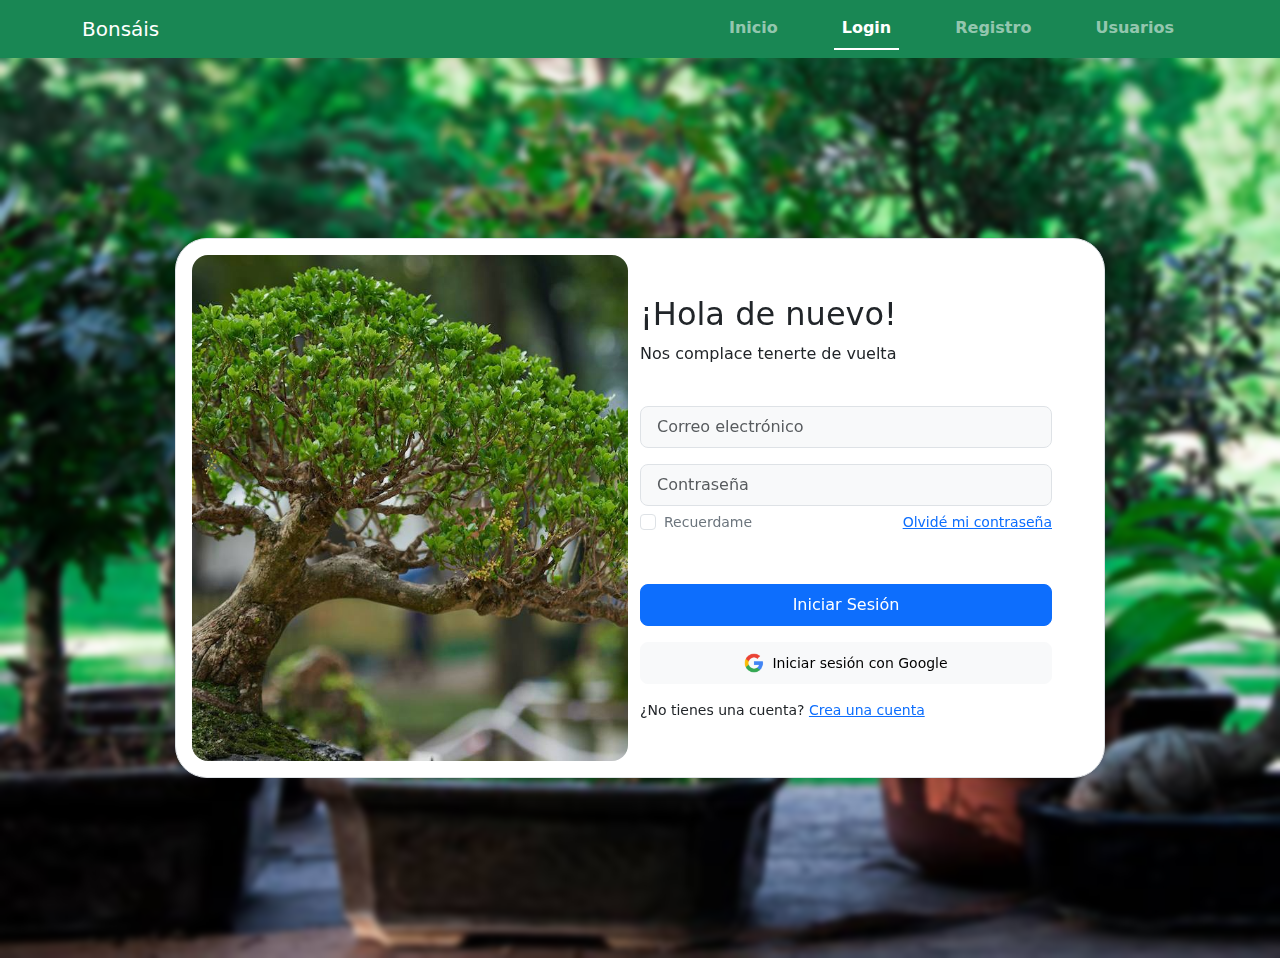
==== login.html @ aa9e0275 "Pagina de Login -> Listo" ====
<!DOCTYPE html>
<html lang="en">
<head>
    <meta charset="UTF-8">
    <meta name="viewport" content="width=device-width, initial-scale=1.0">
    <link rel="stylesheet" href="styles/login-style.css">
    <link href="https://cdn.jsdelivr.net/npm/bootstrap@5.3.3/dist/css/bootstrap.min.css" rel="stylesheet" integrity="sha384-QWTKZyjpPEjISv5WaRU9OFeRpok6YctnYmDr5pNlyT2bRjXh0JMhjY6hW+ALEwIH" crossorigin="anonymous">
    <title>Bonsais - Inicio se sesión</title>
</head>
<body>
    <header class="sticky-sm-top">
        <nav class="navbar navbar-expand-lg navbar-dark bg-success">
            <div class="container">
              <a class="navbar-brand" href="index.html">Bonsáis</a>
              <button class="navbar-toggler" type="button" data-bs-toggle="collapse" data-bs-target="#navbarSupportedContent" aria-controls="navbarSupportedContent" aria-expanded="false" aria-label="Toggle navigation">
                <span class="navbar-toggler-icon"></span>
              </button>
              <div class="collapse navbar-collapse" id="navbarSupportedContent">
                <ul class="navbar-nav ms-auto mb-2 mb-lg-0 nav-underline">
                  <li class="nav-item mx-3">
                    <a class="nav-link fw-bold" href="index.html">Inicio</a>
                  </li>
                  <li class="nav-item mx-3">
                    <a class="nav-link fw-bold active" href="login.html">Login</a>
                  </li>
                  <li class="nav-item mx-3">
                    <a class="nav-link fw-bold" href="sign-up.html">Registro</a>
                  </li>
                  <li class="nav-item mx-3">
                    <a class="nav-link fw-bold" href="users.html">Usuarios</a>
                  </li>
                </ul>
              </div>
            </div>
          </nav>
    </header>

    <main class="container d-flex justify-content-center align-items-center min-vh-100">
      
      <div class="row border rounded-5 p-3 bg-white shadow box-area">
      
        <div class="row">
          <div class="col-md-6 rounded-4 d-flex justify-content-center align-items-center flex-column bg-success left-box">
          </div>

          <div class="col-md-6 right-box">
            <form class="row align-items-center">

              <div class="header-text mb-4">
                <h2>¡Hola de nuevo!</h2>
                <p>Nos complace tenerte de vuelta</p>
              </div>

              <div class="input-group mb-3">
                <input type="email" class="form-control form-control-lg bg-light fs-6" placeholder="Correo electrónico" required>
              </div>

              <div class="input-group mb-1">
                <input type="password" class="form-control form-control-lg bg-light fs-6" placeholder="Contraseña" required>
              </div>

              <div class="input-group mb-5 d-flex justify-content-between">
                <div class="form-check">
                  <input type="checkbox" class="form-check-input" id="formCheck">
                  <label for="formCheck" class="form-check-label text-secondary"><small>Recuerdame</small></label>
                </div>
                <div class="forgot">
                  <small><a href="#">Olvidé mi contraseña</a></small>
                </div>
              </div>
              
              <div class="input-group mb-3">
                <button type="submit" class="btn btn-lg btn-primary w-100 fs-6">Iniciar Sesión</button>
              </div>

              <div class="input-group mb-3">
                <button class="btn btn-lg btn-light w-100 fs-6"><img src="assets/images/google-logo-login.png" class="me-2 google"><small>Iniciar sesión con Google</small></button>
              </div>

              <div class="row">
                <small>¿No tienes una cuenta? <a href="#">Crea una cuenta</a></small>
              </div>

            </form>
          </div>
        </div>
      </div>
    </main>
    <script src="https://cdn.jsdelivr.net/npm/bootstrap@5.3.3/dist/js/bootstrap.bundle.min.js" integrity="sha384-YvpcrYf0tY3lHB60NNkmXc5s9fDVZLESaAA55NDzOxhy9GkcIdslK1eN7N6jIeHz" crossorigin="anonymous"></script>
</body>
</html>
---- styles/login-style.css ----
body {
    background-color: #ececec;
    background-image: url("../assets/images/bonsai-wallpaper-login.jpg");
    background-size: cover;
    background-repeat: no-repeat;
    backdrop-filter: blur(3px);
}

.box-area {
    width: 930px;
}

.left-box {
    background-image: url("../assets/images/bonsai-login-img.jpg");
    background-position: center;
    background-size: cover;
    background-repeat: no-repeat;
}

.right-box {
    padding: 40px 30px 40px 40px;
}

::placeholder {
    font-size: 16px;
}

.google {
    width: 20px;
}

@media only screen and (max-width: 768px) {
    .box-area {
        margin: 0 10px;
    }
    
    .left-box {
        height: 100px;
        overflow: hidden;
    }

    .right-box {
        padding: 20px;
    }
}

@media only screen and (max-width: 576px) {
    .box-area {
        padding-left: 100px;
        padding-right: 100px;
    }
}
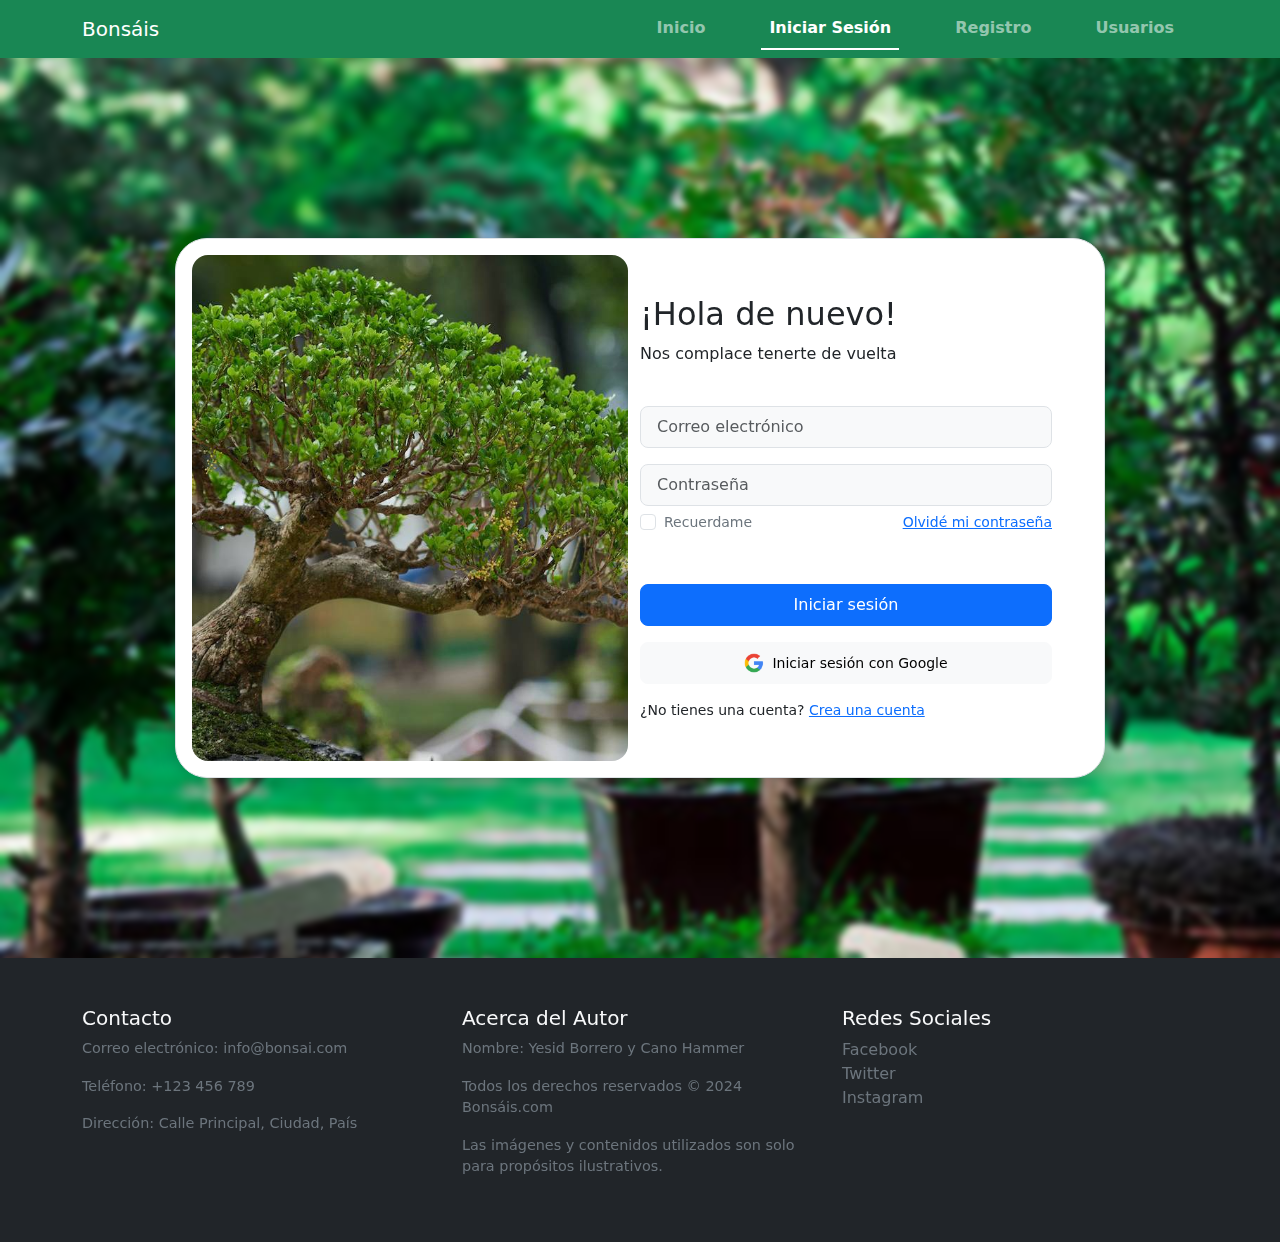
==== commit 93038575: "Pagina de Registro -> Listo || Algunos pequeños cambios" ====
--- a/login.html
+++ b/login.html
@@ -5,7 +5,7 @@
     <meta name="viewport" content="width=device-width, initial-scale=1.0">
     <link rel="stylesheet" href="styles/login-style.css">
     <link href="https://cdn.jsdelivr.net/npm/bootstrap@5.3.3/dist/css/bootstrap.min.css" rel="stylesheet" integrity="sha384-QWTKZyjpPEjISv5WaRU9OFeRpok6YctnYmDr5pNlyT2bRjXh0JMhjY6hW+ALEwIH" crossorigin="anonymous">
-    <title>Bonsais - Inicio se sesión</title>
+    <title>Bonsáis - Inicio se sesión</title>
 </head>
 <body>
     <header class="sticky-sm-top">
@@ -21,7 +21,7 @@
                     <a class="nav-link fw-bold" href="index.html">Inicio</a>
                   </li>
                   <li class="nav-item mx-3">
-                    <a class="nav-link fw-bold active" href="login.html">Login</a>
+                    <a class="nav-link fw-bold active" href="login.html">Iniciar Sesión</a>
                   </li>
                   <li class="nav-item mx-3">
                     <a class="nav-link fw-bold" href="sign-up.html">Registro</a>
@@ -70,7 +70,7 @@
               </div>
               
               <div class="input-group mb-3">
-                <button type="submit" class="btn btn-lg btn-primary w-100 fs-6">Iniciar Sesión</button>
+                <button type="submit" class="btn btn-lg btn-primary w-100 fs-6">Iniciar sesión</button>
               </div>
 
               <div class="input-group mb-3">
@@ -86,6 +86,33 @@
         </div>
       </div>
     </main>
+
+    <footer class="bg-dark text-light">
+      <div class="container">
+        <div class="row py-5">
+          <div class="col-md-4">
+            <h5>Contacto</h5>
+            <p class="text-secondary">Correo electrónico: info@bonsai.com</p>
+            <p class="text-secondary">Teléfono: +123 456 789</p>
+            <p class="text-secondary">Dirección: Calle Principal, Ciudad, País</p>
+          </div>
+          <div class="col-md-4">
+            <h5>Acerca del Autor</h5>
+            <p class="text-secondary">Nombre: Yesid Borrero y Cano Hammer</p>
+            <p class="text-secondary">Todos los derechos reservados © 2024 Bonsáis.com</p>
+            <p class="text-secondary">Las imágenes y contenidos utilizados son solo para propósitos ilustrativos.</p>
+          </div>
+          <div class="col-md-4">
+            <h5>Redes Sociales</h5>
+            <ul class="list-unstyled">
+              <li><a href="#" class="text-decoration-none text-secondary">Facebook</a></li>
+              <li><a href="#" class="text-decoration-none text-secondary">Twitter</a></li>
+              <li><a href="#" class="text-decoration-none text-secondary">Instagram</a></li>
+            </ul>
+          </div>
+        </div>
+      </div>
+    </footer>
     <script src="https://cdn.jsdelivr.net/npm/bootstrap@5.3.3/dist/js/bootstrap.bundle.min.js" integrity="sha384-YvpcrYf0tY3lHB60NNkmXc5s9fDVZLESaAA55NDzOxhy9GkcIdslK1eN7N6jIeHz" crossorigin="anonymous"></script>
 </body>
 </html>--- a/styles/login-style.css
+++ b/styles/login-style.css
@@ -29,6 +29,10 @@
     width: 20px;
 }
 
+footer p {
+    font-size: .9em;
+}
+
 @media only screen and (max-width: 768px) {
     .box-area {
         margin: 0 10px;
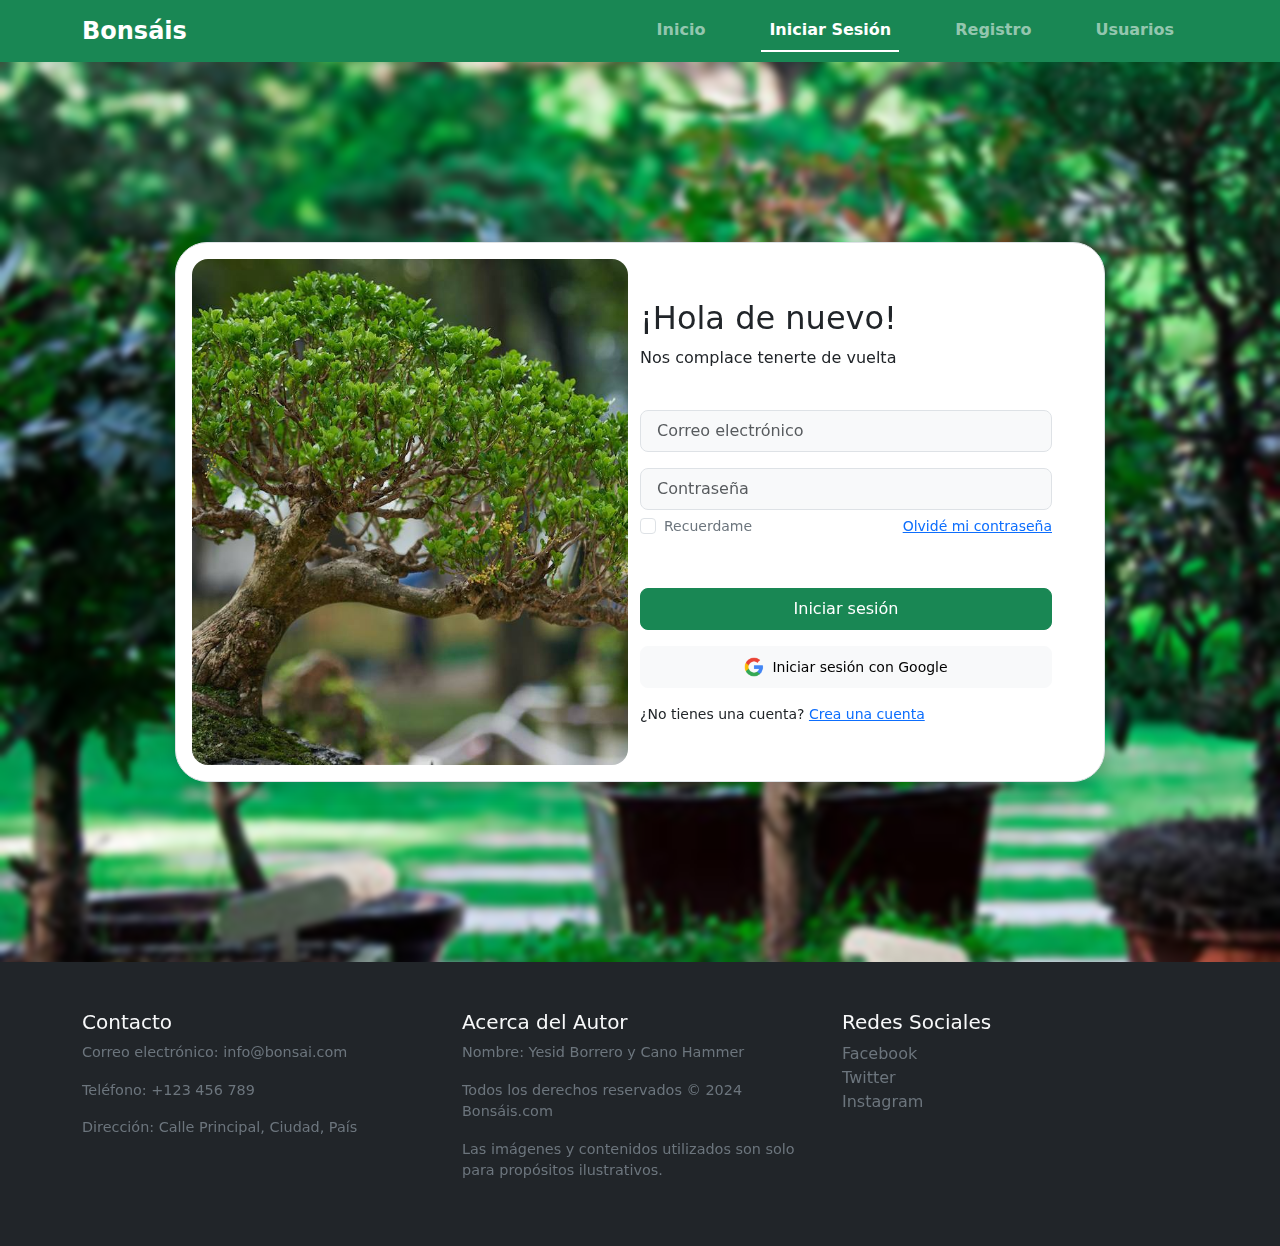
==== commit 7ff4ff8f: "Pagina web terminada - sujeta a cambios" ====
--- a/login.html
+++ b/login.html
@@ -1,38 +1,38 @@
 <!DOCTYPE html>
 <html lang="en">
 <head>
-    <meta charset="UTF-8">
-    <meta name="viewport" content="width=device-width, initial-scale=1.0">
-    <link rel="stylesheet" href="styles/login-style.css">
-    <link href="https://cdn.jsdelivr.net/npm/bootstrap@5.3.3/dist/css/bootstrap.min.css" rel="stylesheet" integrity="sha384-QWTKZyjpPEjISv5WaRU9OFeRpok6YctnYmDr5pNlyT2bRjXh0JMhjY6hW+ALEwIH" crossorigin="anonymous">
-    <title>Bonsáis - Inicio se sesión</title>
+  <meta charset="UTF-8">
+  <meta name="viewport" content="width=device-width, initial-scale=1.0">
+  <link rel="stylesheet" href="styles/login-style.css">
+  <link href="https://cdn.jsdelivr.net/npm/bootstrap@5.3.3/dist/css/bootstrap.min.css" rel="stylesheet" integrity="sha384-QWTKZyjpPEjISv5WaRU9OFeRpok6YctnYmDr5pNlyT2bRjXh0JMhjY6hW+ALEwIH" crossorigin="anonymous">
+  <title>Bonsáis - Inicio se sesión</title>
 </head>
 <body>
     <header class="sticky-sm-top">
-        <nav class="navbar navbar-expand-lg navbar-dark bg-success">
-            <div class="container">
-              <a class="navbar-brand" href="index.html">Bonsáis</a>
-              <button class="navbar-toggler" type="button" data-bs-toggle="collapse" data-bs-target="#navbarSupportedContent" aria-controls="navbarSupportedContent" aria-expanded="false" aria-label="Toggle navigation">
-                <span class="navbar-toggler-icon"></span>
-              </button>
-              <div class="collapse navbar-collapse" id="navbarSupportedContent">
-                <ul class="navbar-nav ms-auto mb-2 mb-lg-0 nav-underline">
-                  <li class="nav-item mx-3">
-                    <a class="nav-link fw-bold" href="index.html">Inicio</a>
-                  </li>
-                  <li class="nav-item mx-3">
-                    <a class="nav-link fw-bold active" href="login.html">Iniciar Sesión</a>
-                  </li>
-                  <li class="nav-item mx-3">
-                    <a class="nav-link fw-bold" href="sign-up.html">Registro</a>
-                  </li>
-                  <li class="nav-item mx-3">
-                    <a class="nav-link fw-bold" href="users.html">Usuarios</a>
-                  </li>
-                </ul>
-              </div>
+      <nav class="navbar navbar-expand-lg navbar-dark bg-success">
+          <div class="container">
+            <a class="navbar-brand fw-bold fs-4" href="index.html">Bonsáis</a>
+            <button class="navbar-toggler" type="button" data-bs-toggle="collapse" data-bs-target="#navbarSupportedContent" aria-controls="navbarSupportedContent" aria-expanded="false" aria-label="Toggle navigation">
+              <span class="navbar-toggler-icon"></span>
+            </button>
+            <div class="collapse navbar-collapse" id="navbarSupportedContent">
+              <ul class="navbar-nav ms-auto mb-2 mb-lg-0 nav-underline">
+                <li class="nav-item mx-3">
+                  <a class="nav-link fw-bold" href="index.html">Inicio</a>
+                </li>
+                <li class="nav-item mx-3">
+                  <a class="nav-link fw-bold active" href="login.html">Iniciar Sesión</a>
+                </li>
+                <li class="nav-item mx-3">
+                  <a class="nav-link fw-bold" href="sign-up.html">Registro</a>
+                </li>
+                <li class="nav-item mx-3">
+                  <a class="nav-link fw-bold" href="users.html">Usuarios</a>
+                </li>
+              </ul>
             </div>
-          </nav>
+          </div>
+        </nav>
     </header>
 
     <main class="container d-flex justify-content-center align-items-center min-vh-100">
@@ -70,7 +70,7 @@
               </div>
               
               <div class="input-group mb-3">
-                <button type="submit" class="btn btn-lg btn-primary w-100 fs-6">Iniciar sesión</button>
+                <button type="submit" class="btn btn-lg btn-success w-100 fs-6">Iniciar sesión</button>
               </div>
 
               <div class="input-group mb-3">
@@ -89,7 +89,7 @@
 
     <footer class="bg-dark text-light">
       <div class="container">
-        <div class="row py-5">
+        <div class="row py-5 text-center text-md-start">
           <div class="col-md-4">
             <h5>Contacto</h5>
             <p class="text-secondary">Correo electrónico: info@bonsai.com</p>
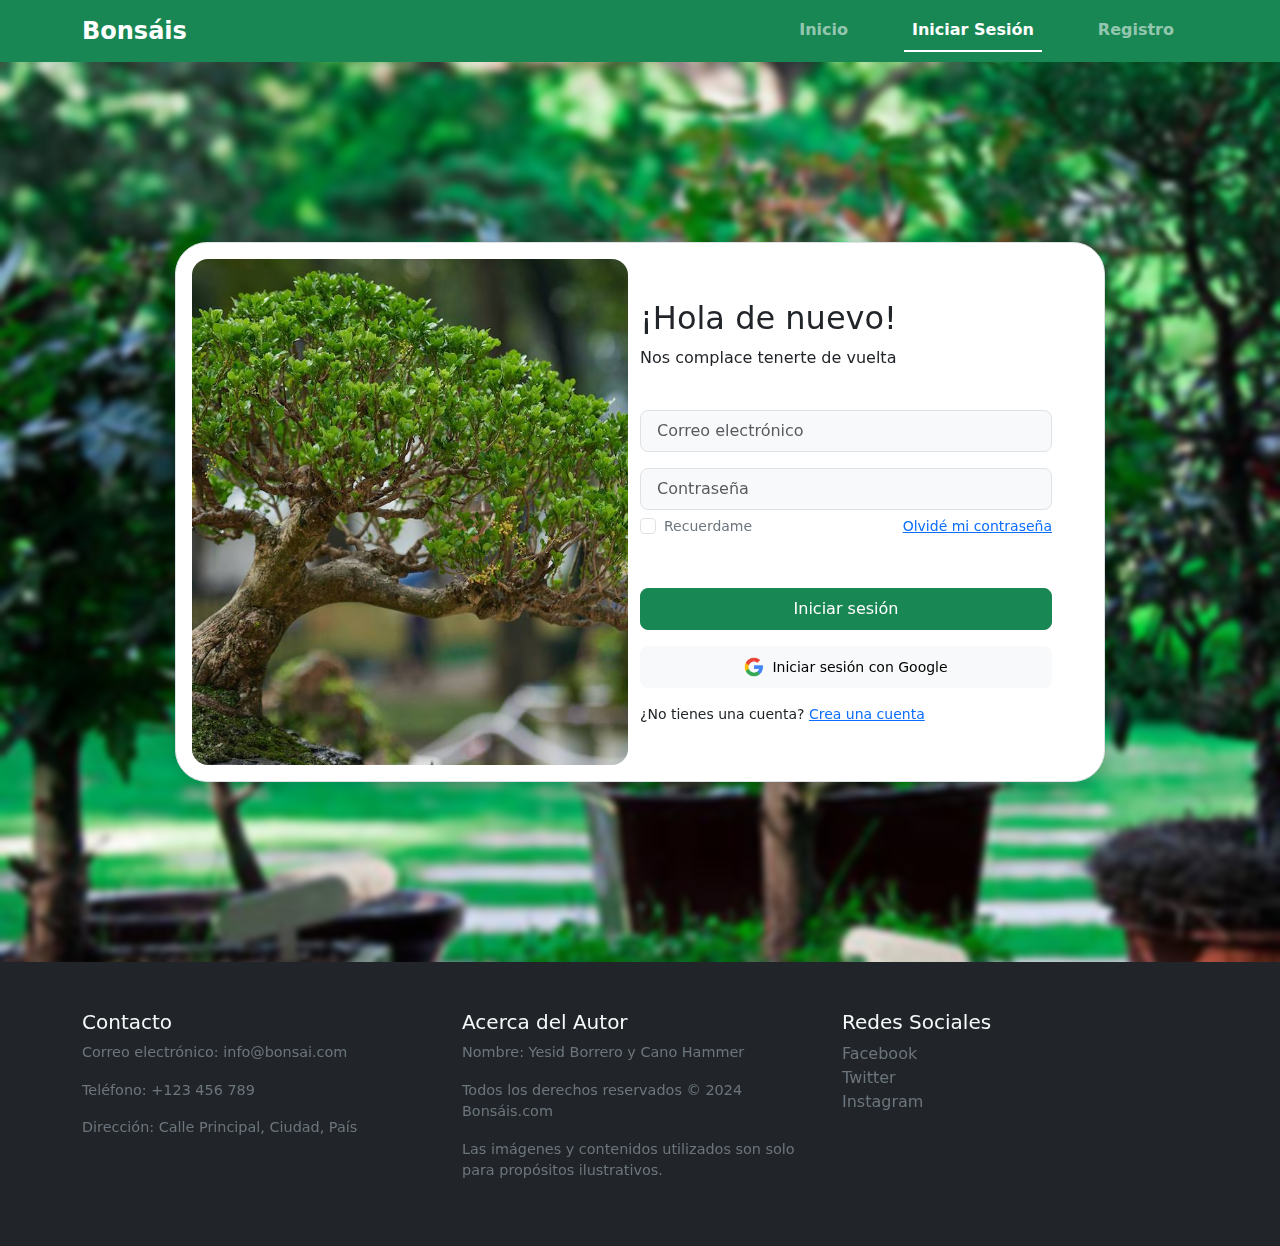
==== commit 02f16564: "Eliminando página de Usuarios del header." ====
--- a/login.html
+++ b/login.html
@@ -5,7 +5,7 @@
   <meta name="viewport" content="width=device-width, initial-scale=1.0">
   <link rel="stylesheet" href="styles/login-style.css">
   <link href="https://cdn.jsdelivr.net/npm/bootstrap@5.3.3/dist/css/bootstrap.min.css" rel="stylesheet" integrity="sha384-QWTKZyjpPEjISv5WaRU9OFeRpok6YctnYmDr5pNlyT2bRjXh0JMhjY6hW+ALEwIH" crossorigin="anonymous">
-  <title>Bonsáis - Inicio se sesión</title>
+  <title>Bonsáis - Inicio de sesión</title>
 </head>
 <body>
     <header class="sticky-sm-top">
@@ -25,9 +25,6 @@
                 </li>
                 <li class="nav-item mx-3">
                   <a class="nav-link fw-bold" href="sign-up.html">Registro</a>
-                </li>
-                <li class="nav-item mx-3">
-                  <a class="nav-link fw-bold" href="users.html">Usuarios</a>
                 </li>
               </ul>
             </div>
@@ -78,7 +75,7 @@
               </div>
 
               <div class="row">
-                <small>¿No tienes una cuenta? <a href="#">Crea una cuenta</a></small>
+                <small>¿No tienes una cuenta? <a href="sign-up.html">Crea una cuenta</a></small>
               </div>
 
             </form>
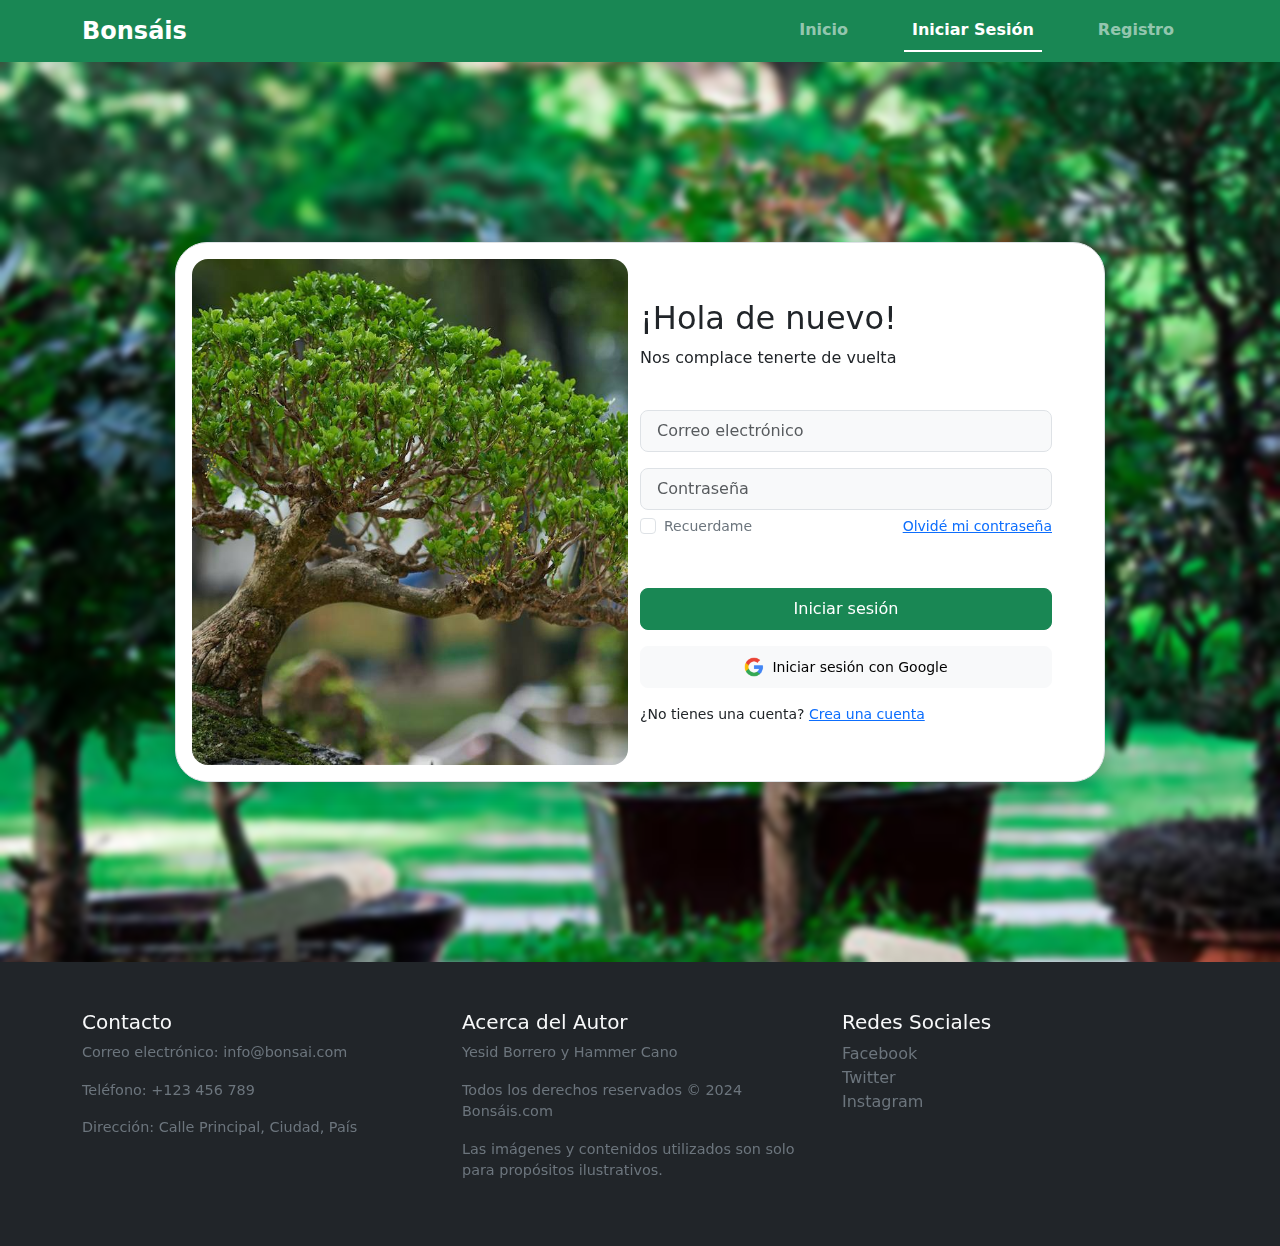
==== commit 84bbcc46: "Update login.html" ====
--- a/login.html
+++ b/login.html
@@ -95,7 +95,7 @@
           </div>
           <div class="col-md-4">
             <h5>Acerca del Autor</h5>
-            <p class="text-secondary">Nombre: Yesid Borrero y Cano Hammer</p>
+            <p class="text-secondary">Yesid Borrero y Hammer Cano</p>
             <p class="text-secondary">Todos los derechos reservados © 2024 Bonsáis.com</p>
             <p class="text-secondary">Las imágenes y contenidos utilizados son solo para propósitos ilustrativos.</p>
           </div>
@@ -112,4 +112,4 @@
     </footer>
     <script src="https://cdn.jsdelivr.net/npm/bootstrap@5.3.3/dist/js/bootstrap.bundle.min.js" integrity="sha384-YvpcrYf0tY3lHB60NNkmXc5s9fDVZLESaAA55NDzOxhy9GkcIdslK1eN7N6jIeHz" crossorigin="anonymous"></script>
 </body>
-</html>+</html>
